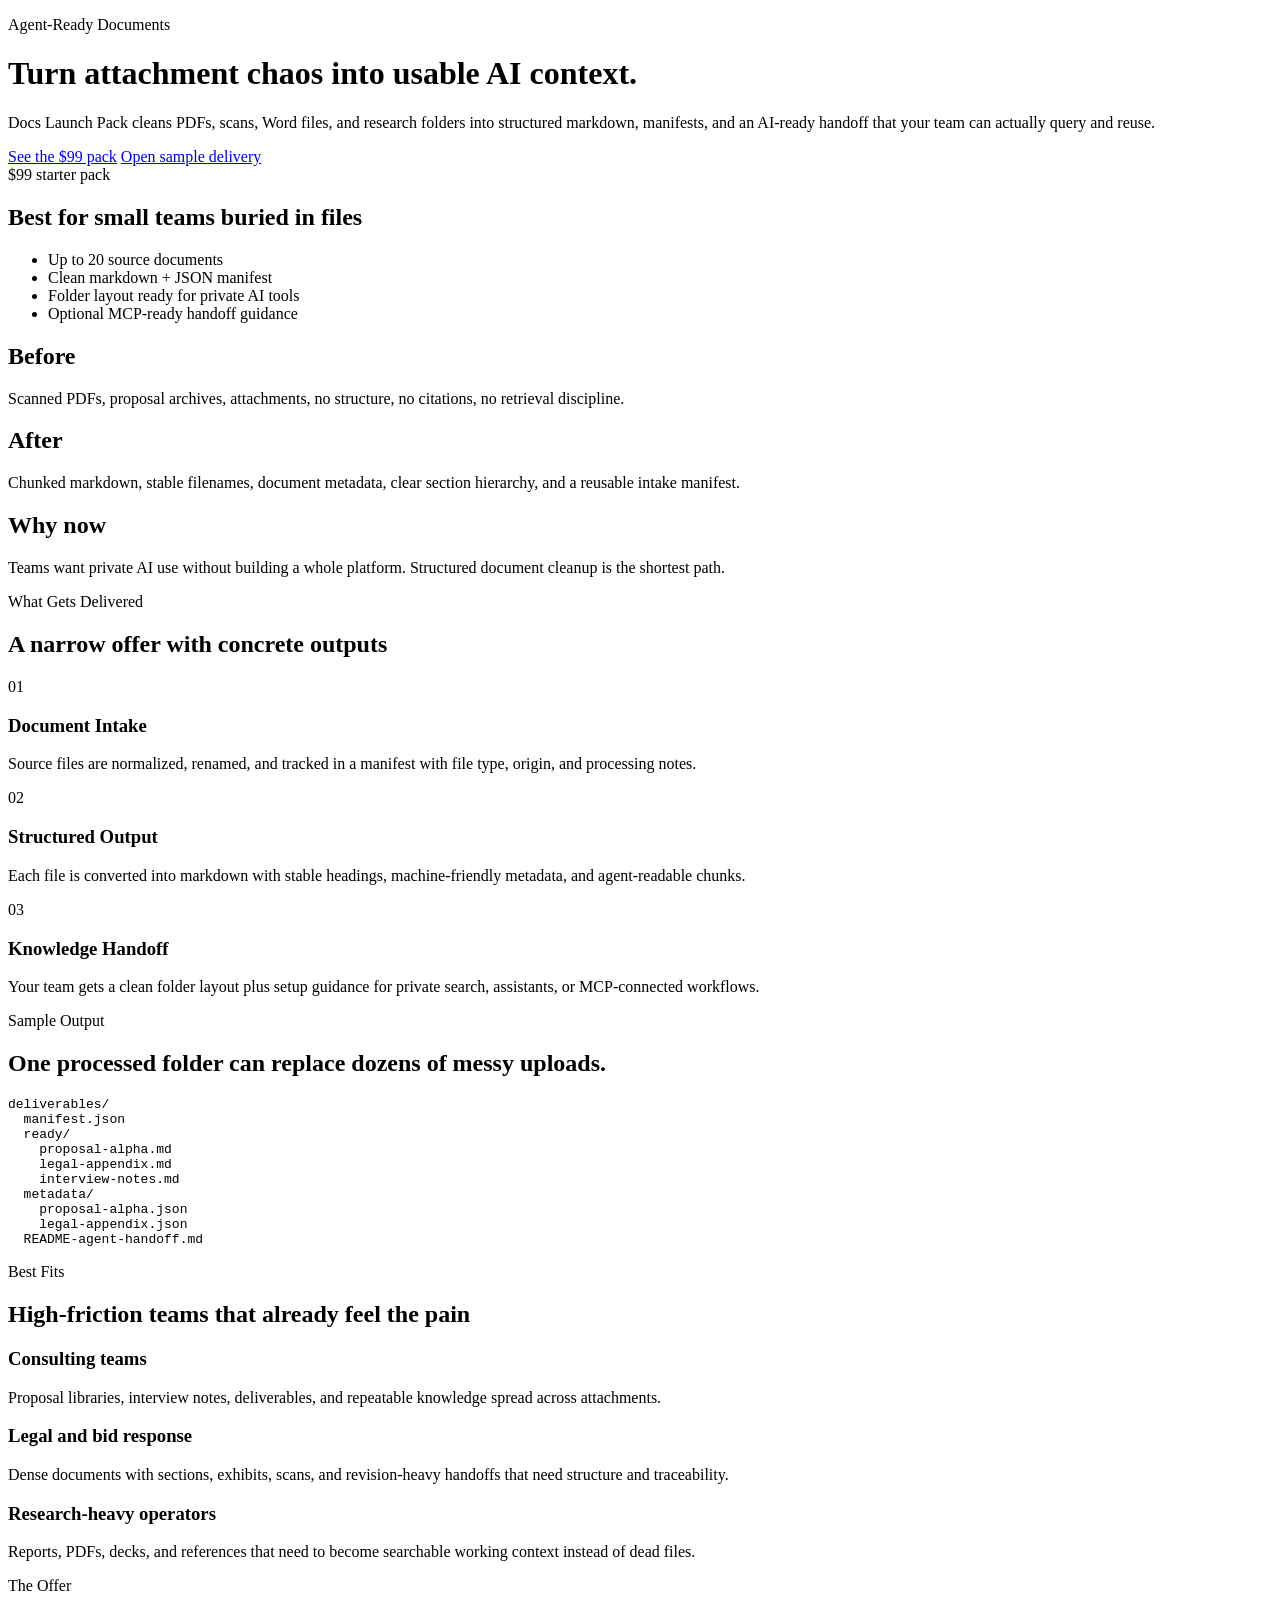
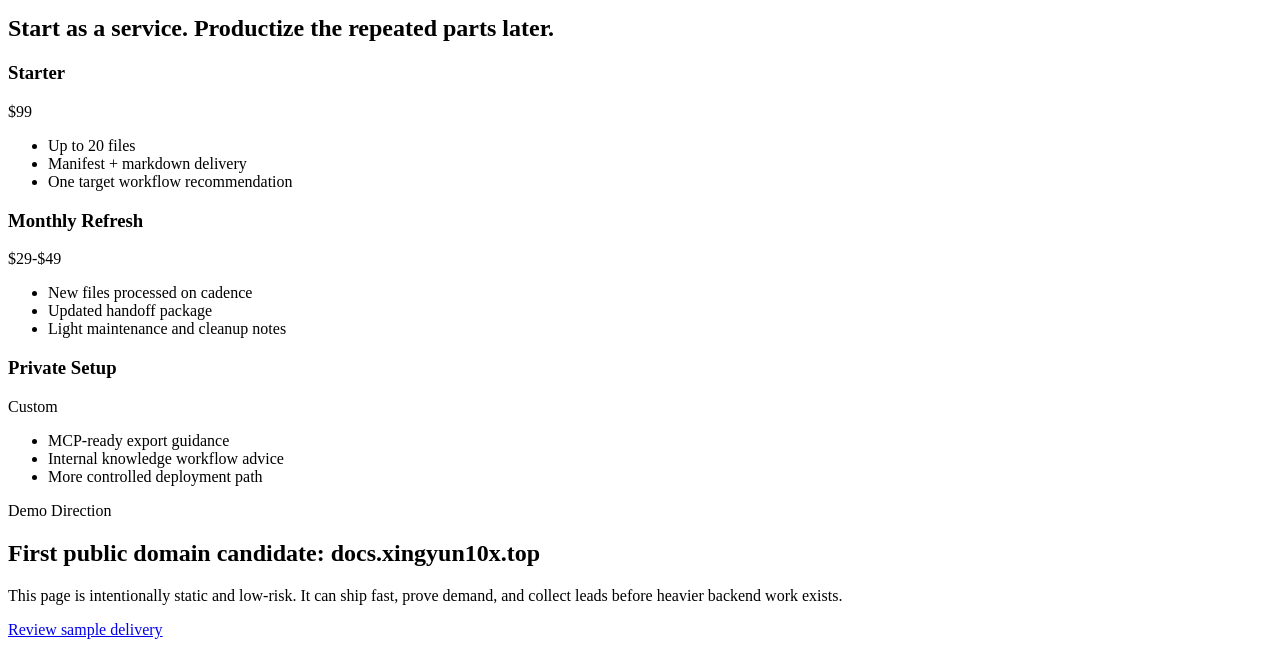
==== index.html @ d60cce3a "Add index.html" ====
<!doctype html>
<html lang="en">
<head>
  <meta charset="utf-8">
  <meta name="viewport" content="width=device-width, initial-scale=1">
  <title>Docs Launch Pack</title>
  <link rel="preconnect" href="https://fonts.googleapis.com">
  <link rel="preconnect" href="https://fonts.gstatic.com" crossorigin>
  <link href="https://fonts.googleapis.com/css2?family=Instrument+Serif:ital@0;1&family=Manrope:wght@400;500;700;800&display=swap" rel="stylesheet">
  <link rel="stylesheet" href="./assets/styles.css">
</head>
<body>
  <div class="page-shell">
    <header class="hero">
      <div class="hero-copy">
        <p class="eyebrow">Agent-Ready Documents</p>
        <h1>Turn attachment chaos into usable AI context.</h1>
        <p class="lede">
          Docs Launch Pack cleans PDFs, scans, Word files, and research folders into structured markdown, manifests,
          and an AI-ready handoff that your team can actually query and reuse.
        </p>
        <div class="hero-actions">
          <a class="button primary" href="#offer">See the $99 pack</a>
          <a class="button secondary" href="./samples/output-preview.html">Open sample delivery</a>
        </div>
      </div>
      <div class="hero-card">
        <div class="price-chip">$99 starter pack</div>
        <h2>Best for small teams buried in files</h2>
        <ul>
          <li>Up to 20 source documents</li>
          <li>Clean markdown + JSON manifest</li>
          <li>Folder layout ready for private AI tools</li>
          <li>Optional MCP-ready handoff guidance</li>
        </ul>
      </div>
    </header>

    <main>
      <section class="signal-grid">
        <article>
          <h2>Before</h2>
          <p>Scanned PDFs, proposal archives, attachments, no structure, no citations, no retrieval discipline.</p>
        </article>
        <article>
          <h2>After</h2>
          <p>Chunked markdown, stable filenames, document metadata, clear section hierarchy, and a reusable intake manifest.</p>
        </article>
        <article>
          <h2>Why now</h2>
          <p>Teams want private AI use without building a whole platform. Structured document cleanup is the shortest path.</p>
        </article>
      </section>

      <section class="showcase">
        <div class="section-heading">
          <p class="eyebrow">What Gets Delivered</p>
          <h2>A narrow offer with concrete outputs</h2>
        </div>
        <div class="deliverables">
          <article>
            <span class="kicker">01</span>
            <h3>Document Intake</h3>
            <p>Source files are normalized, renamed, and tracked in a manifest with file type, origin, and processing notes.</p>
          </article>
          <article>
            <span class="kicker">02</span>
            <h3>Structured Output</h3>
            <p>Each file is converted into markdown with stable headings, machine-friendly metadata, and agent-readable chunks.</p>
          </article>
          <article>
            <span class="kicker">03</span>
            <h3>Knowledge Handoff</h3>
            <p>Your team gets a clean folder layout plus setup guidance for private search, assistants, or MCP-connected workflows.</p>
          </article>
        </div>
      </section>

      <section class="visual-band">
        <div class="band-card">
          <p class="eyebrow">Sample Output</p>
          <h2>One processed folder can replace dozens of messy uploads.</h2>
          <pre><code>deliverables/
  manifest.json
  ready/
    proposal-alpha.md
    legal-appendix.md
    interview-notes.md
  metadata/
    proposal-alpha.json
    legal-appendix.json
  README-agent-handoff.md</code></pre>
        </div>
      </section>

      <section class="audience-grid">
        <div class="section-heading">
          <p class="eyebrow">Best Fits</p>
          <h2>High-friction teams that already feel the pain</h2>
        </div>
        <article>
          <h3>Consulting teams</h3>
          <p>Proposal libraries, interview notes, deliverables, and repeatable knowledge spread across attachments.</p>
        </article>
        <article>
          <h3>Legal and bid response</h3>
          <p>Dense documents with sections, exhibits, scans, and revision-heavy handoffs that need structure and traceability.</p>
        </article>
        <article>
          <h3>Research-heavy operators</h3>
          <p>Reports, PDFs, decks, and references that need to become searchable working context instead of dead files.</p>
        </article>
      </section>

      <section class="offer" id="offer">
        <div class="section-heading">
          <p class="eyebrow">The Offer</p>
          <h2>Start as a service. Productize the repeated parts later.</h2>
        </div>
        <div class="offer-grid">
          <article class="offer-card highlighted">
            <h3>Starter</h3>
            <p class="price">$99</p>
            <ul>
              <li>Up to 20 files</li>
              <li>Manifest + markdown delivery</li>
              <li>One target workflow recommendation</li>
            </ul>
          </article>
          <article class="offer-card">
            <h3>Monthly Refresh</h3>
            <p class="price">$29-$49</p>
            <ul>
              <li>New files processed on cadence</li>
              <li>Updated handoff package</li>
              <li>Light maintenance and cleanup notes</li>
            </ul>
          </article>
          <article class="offer-card">
            <h3>Private Setup</h3>
            <p class="price">Custom</p>
            <ul>
              <li>MCP-ready export guidance</li>
              <li>Internal knowledge workflow advice</li>
              <li>More controlled deployment path</li>
            </ul>
          </article>
        </div>
      </section>

      <section class="final-cta">
        <div>
          <p class="eyebrow">Demo Direction</p>
          <h2>First public domain candidate: <span>docs.xingyun10x.top</span></h2>
          <p>This page is intentionally static and low-risk. It can ship fast, prove demand, and collect leads before heavier backend work exists.</p>
        </div>
        <a class="button primary" href="./samples/output-preview.html">Review sample delivery</a>
      </section>
    </main>
  </div>
</body>
</html>
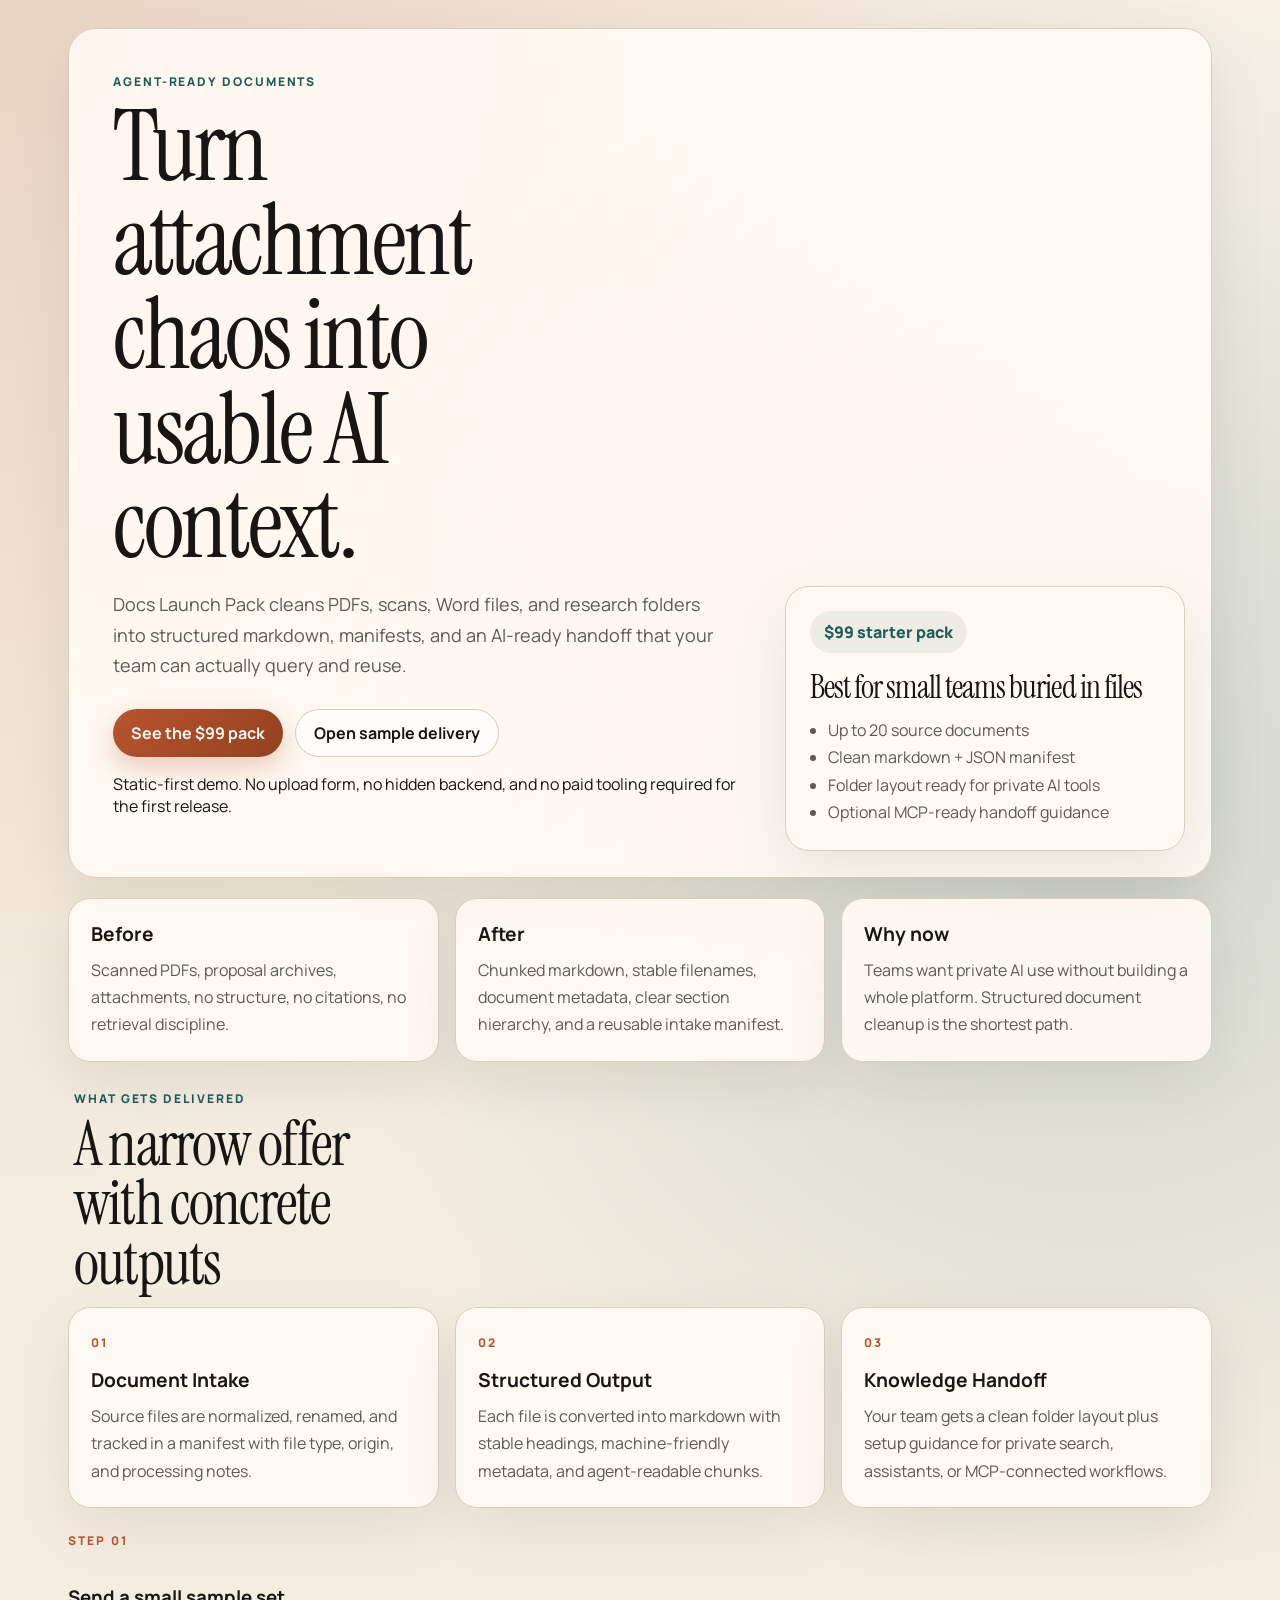
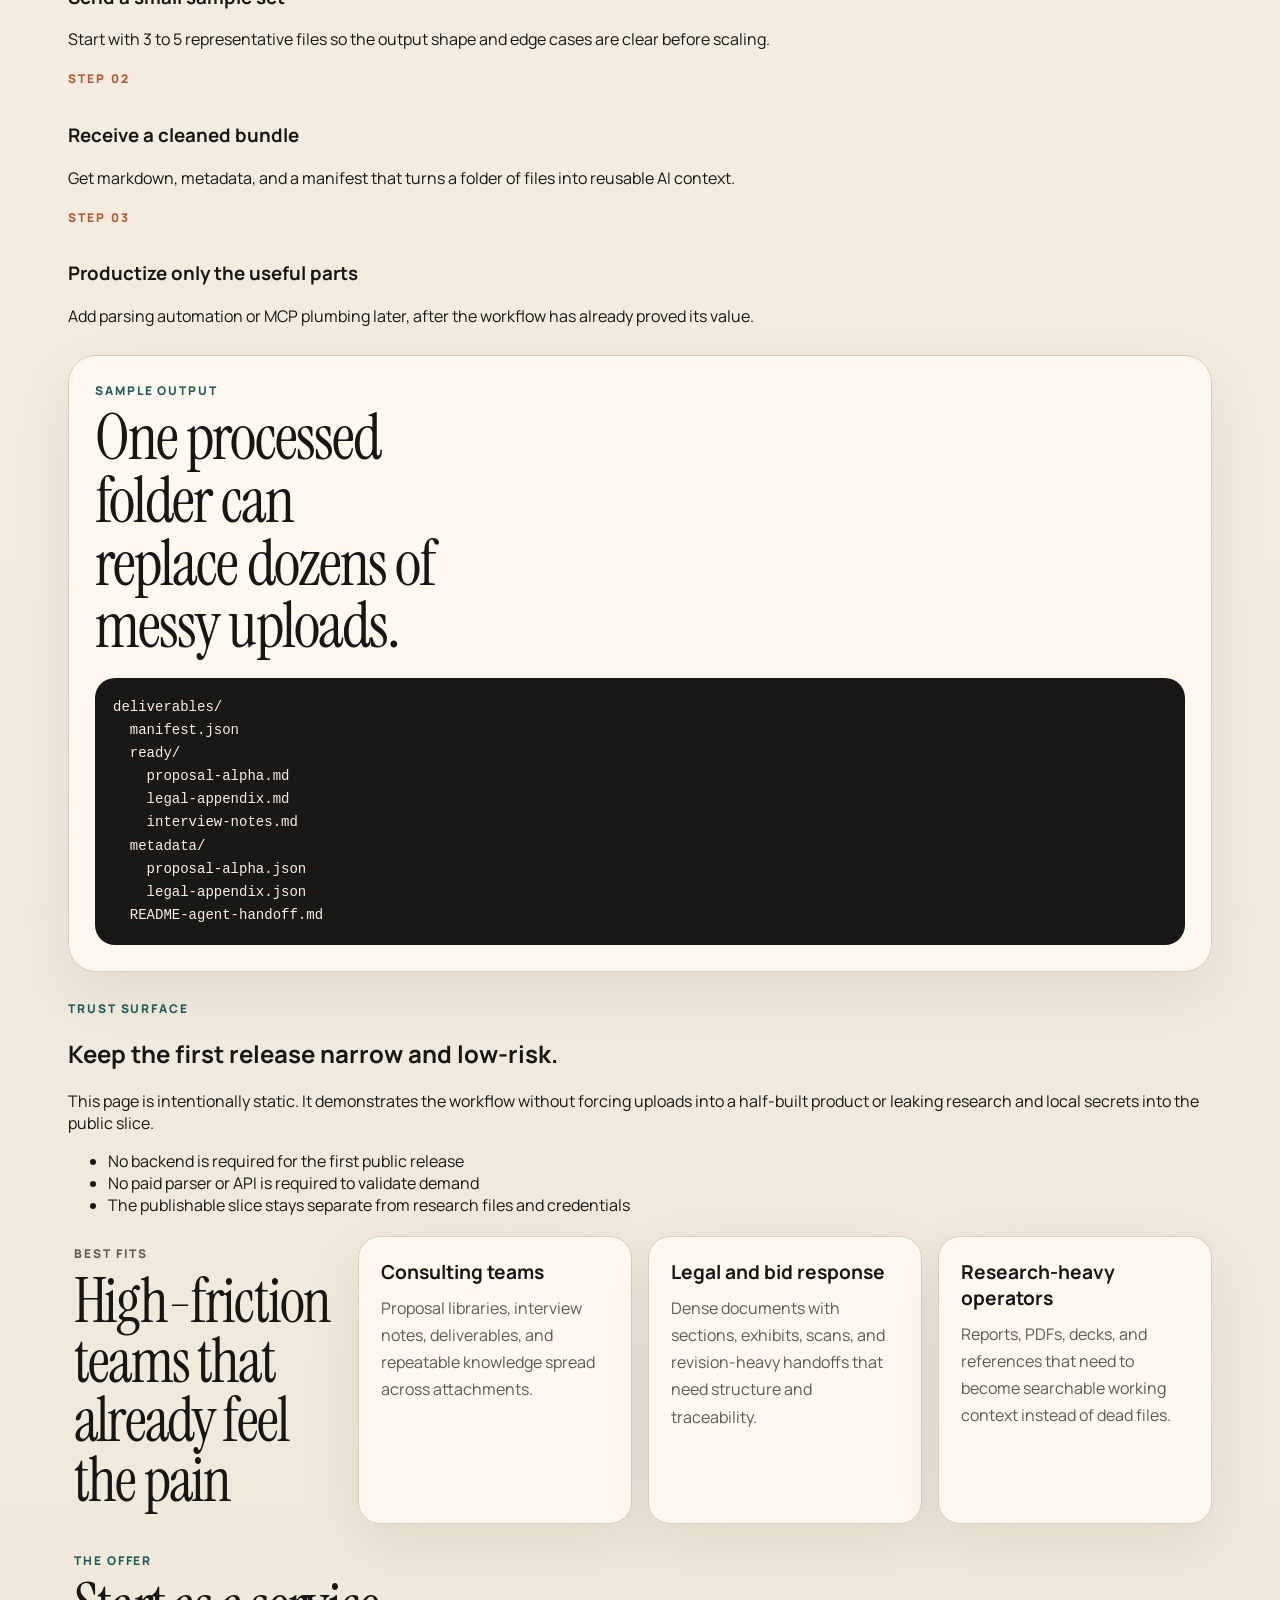
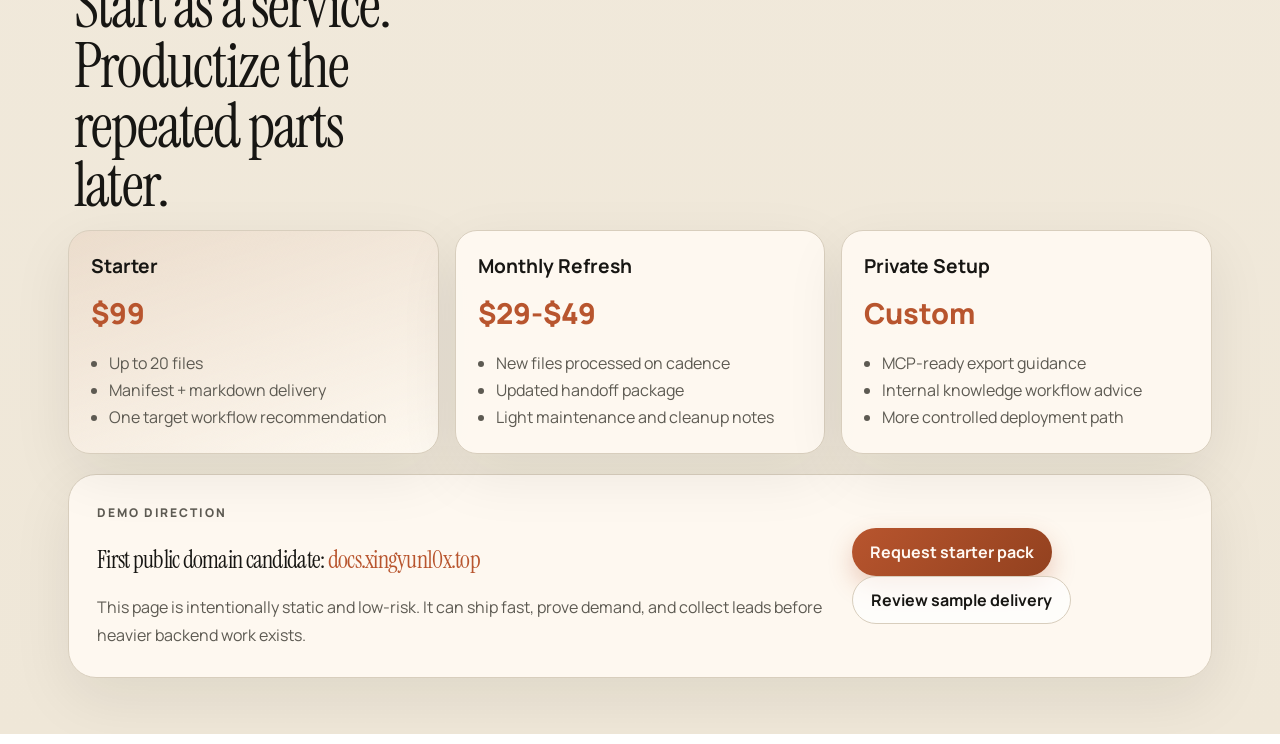
==== commit 1a84d906: "Update index.html from overnight demo refinement" ====
--- a/index.html
+++ b/index.html
@@ -23,6 +23,9 @@
           <a class="button primary" href="#offer">See the $99 pack</a>
           <a class="button secondary" href="./samples/output-preview.html">Open sample delivery</a>
         </div>
+        <p class="micro-note">
+          Static-first demo. No upload form, no hidden backend, and no paid tooling required for the first release.
+        </p>
       </div>
       <div class="hero-card">
         <div class="price-chip">$99 starter pack</div>
@@ -74,6 +77,24 @@
             <p>Your team gets a clean folder layout plus setup guidance for private search, assistants, or MCP-connected workflows.</p>
           </article>
         </div>
+      </section>
+
+      <section class="process-strip">
+        <article>
+          <span class="kicker">Step 01</span>
+          <h3>Send a small sample set</h3>
+          <p>Start with 3 to 5 representative files so the output shape and edge cases are clear before scaling.</p>
+        </article>
+        <article>
+          <span class="kicker">Step 02</span>
+          <h3>Receive a cleaned bundle</h3>
+          <p>Get markdown, metadata, and a manifest that turns a folder of files into reusable AI context.</p>
+        </article>
+        <article>
+          <span class="kicker">Step 03</span>
+          <h3>Productize only the useful parts</h3>
+          <p>Add parsing automation or MCP plumbing later, after the workflow has already proved its value.</p>
+        </article>
       </section>
 
       <section class="visual-band">
@@ -93,6 +114,24 @@
         </div>
       </section>
 
+      <section class="trust-grid">
+        <article>
+          <p class="eyebrow">Trust Surface</p>
+          <h2>Keep the first release narrow and low-risk.</h2>
+          <p>
+            This page is intentionally static. It demonstrates the workflow without forcing uploads into a half-built
+            product or leaking research and local secrets into the public slice.
+          </p>
+        </article>
+        <article>
+          <ul>
+            <li>No backend is required for the first public release</li>
+            <li>No paid parser or API is required to validate demand</li>
+            <li>The publishable slice stays separate from research files and credentials</li>
+          </ul>
+        </article>
+      </section>
+
       <section class="audience-grid">
         <div class="section-heading">
           <p class="eyebrow">Best Fits</p>
@@ -154,7 +193,10 @@
           <h2>First public domain candidate: <span>docs.xingyun10x.top</span></h2>
           <p>This page is intentionally static and low-risk. It can ship fast, prove demand, and collect leads before heavier backend work exists.</p>
         </div>
-        <a class="button primary" href="./samples/output-preview.html">Review sample delivery</a>
+        <div class="cta-actions">
+          <a class="button primary" href="https://github.com/xingyun7842/agent-ready-doc-intake/issues/new?title=Docs%20Launch%20Pack%20Starter%20Inquiry&body=Use%20case%3A%0ADocument%20count%3A%0ATarget%20workflow%3A%0ADeadline%3A%0A">Request starter pack</a>
+          <a class="button secondary" href="./samples/output-preview.html">Review sample delivery</a>
+        </div>
       </section>
     </main>
   </div>
--- a/assets/styles.css
+++ b/assets/styles.css
@@ -0,0 +1,317 @@
+:root {
+  --bg: #f3efe7;
+  --paper: #fffaf2;
+  --ink: #171613;
+  --muted: #5d5a52;
+  --line: #d8cebd;
+  --accent: #b8552e;
+  --accent-2: #1d5c58;
+  --shadow: 0 20px 60px rgba(23, 22, 19, 0.08);
+}
+
+* {
+  box-sizing: border-box;
+}
+
+html {
+  scroll-behavior: smooth;
+}
+
+body {
+  margin: 0;
+  color: var(--ink);
+  font-family: "Manrope", sans-serif;
+  background:
+    radial-gradient(circle at top left, rgba(184, 85, 46, 0.18), transparent 30%),
+    radial-gradient(circle at 85% 20%, rgba(29, 92, 88, 0.16), transparent 24%),
+    linear-gradient(180deg, #f6f0e5 0%, #efe7d8 100%);
+}
+
+.page-shell {
+  max-width: 1180px;
+  margin: 0 auto;
+  padding: 28px 18px 56px;
+}
+
+.hero,
+.hero-card,
+.signal-grid article,
+.deliverables article,
+.band-card,
+.audience-grid article,
+.offer-card,
+.final-cta {
+  background: rgba(255, 250, 242, 0.92);
+  border: 1px solid var(--line);
+  box-shadow: var(--shadow);
+}
+
+.hero {
+  border-radius: 28px;
+  display: grid;
+  grid-template-columns: minmax(0, 1.25fr) minmax(280px, 0.75fr);
+  gap: 22px;
+  padding: 26px;
+}
+
+.hero-copy {
+  padding: 18px;
+}
+
+.hero h1,
+.section-heading h2,
+.hero-card h2,
+.band-card h2,
+.final-cta h2 {
+  font-family: "Instrument Serif", serif;
+  font-weight: 400;
+  letter-spacing: -0.03em;
+}
+
+.hero h1 {
+  font-size: clamp(3rem, 8vw, 6.2rem);
+  line-height: 0.95;
+  margin: 10px 0 18px;
+  max-width: 10ch;
+}
+
+.eyebrow {
+  margin: 0;
+  color: var(--accent-2);
+  font-size: 12px;
+  font-weight: 800;
+  letter-spacing: 0.16em;
+  text-transform: uppercase;
+}
+
+.lede {
+  margin: 0;
+  max-width: 56ch;
+  line-height: 1.7;
+  color: var(--muted);
+  font-size: 18px;
+}
+
+.hero-actions {
+  display: flex;
+  flex-wrap: wrap;
+  gap: 12px;
+  margin-top: 28px;
+}
+
+.button {
+  display: inline-flex;
+  align-items: center;
+  justify-content: center;
+  min-height: 48px;
+  padding: 0 18px;
+  border-radius: 999px;
+  text-decoration: none;
+  font-weight: 700;
+  transition: transform 160ms ease, box-shadow 160ms ease, background 160ms ease;
+}
+
+.button:hover {
+  transform: translateY(-1px);
+}
+
+.button.primary {
+  color: #fff9f3;
+  background: linear-gradient(135deg, #b8552e, #92411f);
+  box-shadow: 0 10px 24px rgba(184, 85, 46, 0.28);
+}
+
+.button.secondary {
+  color: var(--ink);
+  background: rgba(255, 255, 255, 0.7);
+  border: 1px solid var(--line);
+}
+
+.hero-card {
+  border-radius: 24px;
+  padding: 24px;
+  align-self: end;
+}
+
+.price-chip {
+  display: inline-block;
+  padding: 10px 14px;
+  border-radius: 999px;
+  background: rgba(29, 92, 88, 0.08);
+  color: var(--accent-2);
+  font-weight: 800;
+  margin-bottom: 18px;
+}
+
+.hero-card h2 {
+  font-size: 2rem;
+  line-height: 1.02;
+  margin: 0 0 14px;
+}
+
+.hero-card ul,
+.offer-card ul {
+  margin: 0;
+  padding-left: 18px;
+  line-height: 1.7;
+  color: var(--muted);
+}
+
+section {
+  margin-top: 20px;
+}
+
+.signal-grid,
+.deliverables,
+.audience-grid,
+.offer-grid {
+  display: grid;
+  gap: 16px;
+}
+
+.signal-grid {
+  grid-template-columns: repeat(3, minmax(0, 1fr));
+}
+
+.signal-grid article,
+.deliverables article,
+.audience-grid article,
+.offer-card {
+  border-radius: 22px;
+  padding: 22px;
+}
+
+.signal-grid h2,
+.deliverables h3,
+.audience-grid h3,
+.offer-card h3 {
+  margin: 0 0 10px;
+  font-size: 1.2rem;
+}
+
+.signal-grid p,
+.deliverables p,
+.audience-grid p,
+.offer-card p,
+.final-cta p {
+  margin: 0;
+  color: var(--muted);
+  line-height: 1.7;
+}
+
+.section-heading {
+  padding: 8px 6px 14px;
+}
+
+.section-heading h2 {
+  margin: 8px 0 0;
+  font-size: clamp(2rem, 5vw, 3.8rem);
+  line-height: 0.98;
+  max-width: 12ch;
+}
+
+.deliverables,
+.audience-grid,
+.offer-grid {
+  grid-template-columns: repeat(auto-fit, minmax(220px, 1fr));
+}
+
+.kicker {
+  display: inline-block;
+  font-size: 12px;
+  font-weight: 800;
+  color: var(--accent);
+  letter-spacing: 0.18em;
+  text-transform: uppercase;
+  margin-bottom: 16px;
+}
+
+.visual-band {
+  padding: 8px 0;
+}
+
+.band-card {
+  border-radius: 28px;
+  padding: 26px;
+}
+
+.band-card h2 {
+  font-size: clamp(2rem, 5vw, 4rem);
+  line-height: 0.98;
+  margin: 8px 0 20px;
+  max-width: 12ch;
+}
+
+pre {
+  margin: 0;
+  padding: 18px;
+  overflow: auto;
+  border-radius: 20px;
+  background: #191816;
+  color: #f8f0e5;
+  font: 14px/1.65 "SFMono-Regular", Consolas, "Liberation Mono", Menlo, monospace;
+}
+
+.offer-card .price {
+  font-size: 1.8rem;
+  font-weight: 800;
+  color: var(--accent);
+  margin-bottom: 12px;
+}
+
+.offer-card.highlighted {
+  background: linear-gradient(160deg, rgba(184, 85, 46, 0.08), rgba(255, 250, 242, 0.92));
+}
+
+.final-cta {
+  border-radius: 28px;
+  padding: 28px;
+  display: flex;
+  gap: 20px;
+  align-items: center;
+  justify-content: space-between;
+}
+
+.final-cta span {
+  color: var(--accent);
+}
+
+@media (max-width: 900px) {
+  .hero {
+    grid-template-columns: 1fr;
+  }
+
+  .signal-grid {
+    grid-template-columns: 1fr;
+  }
+
+  .final-cta {
+    flex-direction: column;
+    align-items: flex-start;
+  }
+}
+
+@media (max-width: 640px) {
+  .page-shell {
+    padding: 16px 12px 40px;
+  }
+
+  .hero,
+  .hero-card,
+  .signal-grid article,
+  .deliverables article,
+  .band-card,
+  .audience-grid article,
+  .offer-card,
+  .final-cta {
+    border-radius: 20px;
+  }
+
+  .hero {
+    padding: 16px;
+  }
+
+  .hero-copy {
+    padding: 8px;
+  }
+}
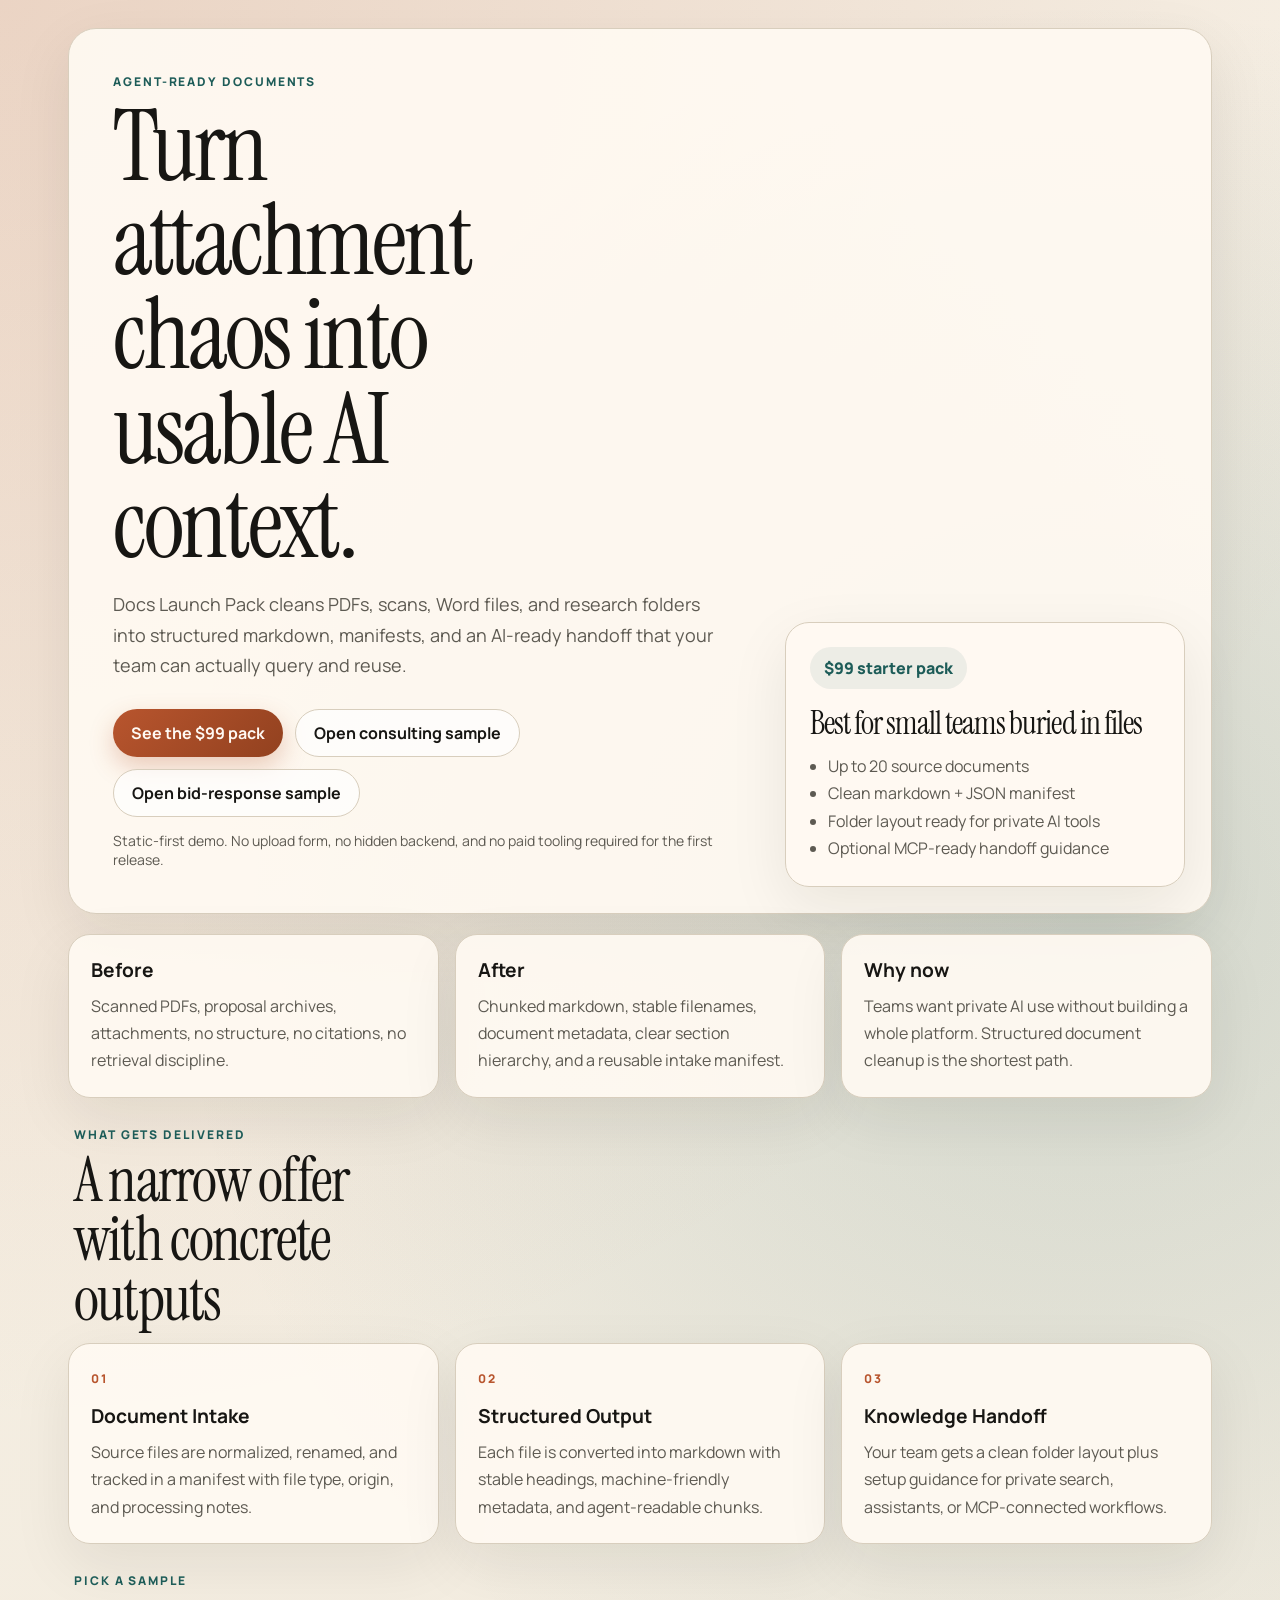
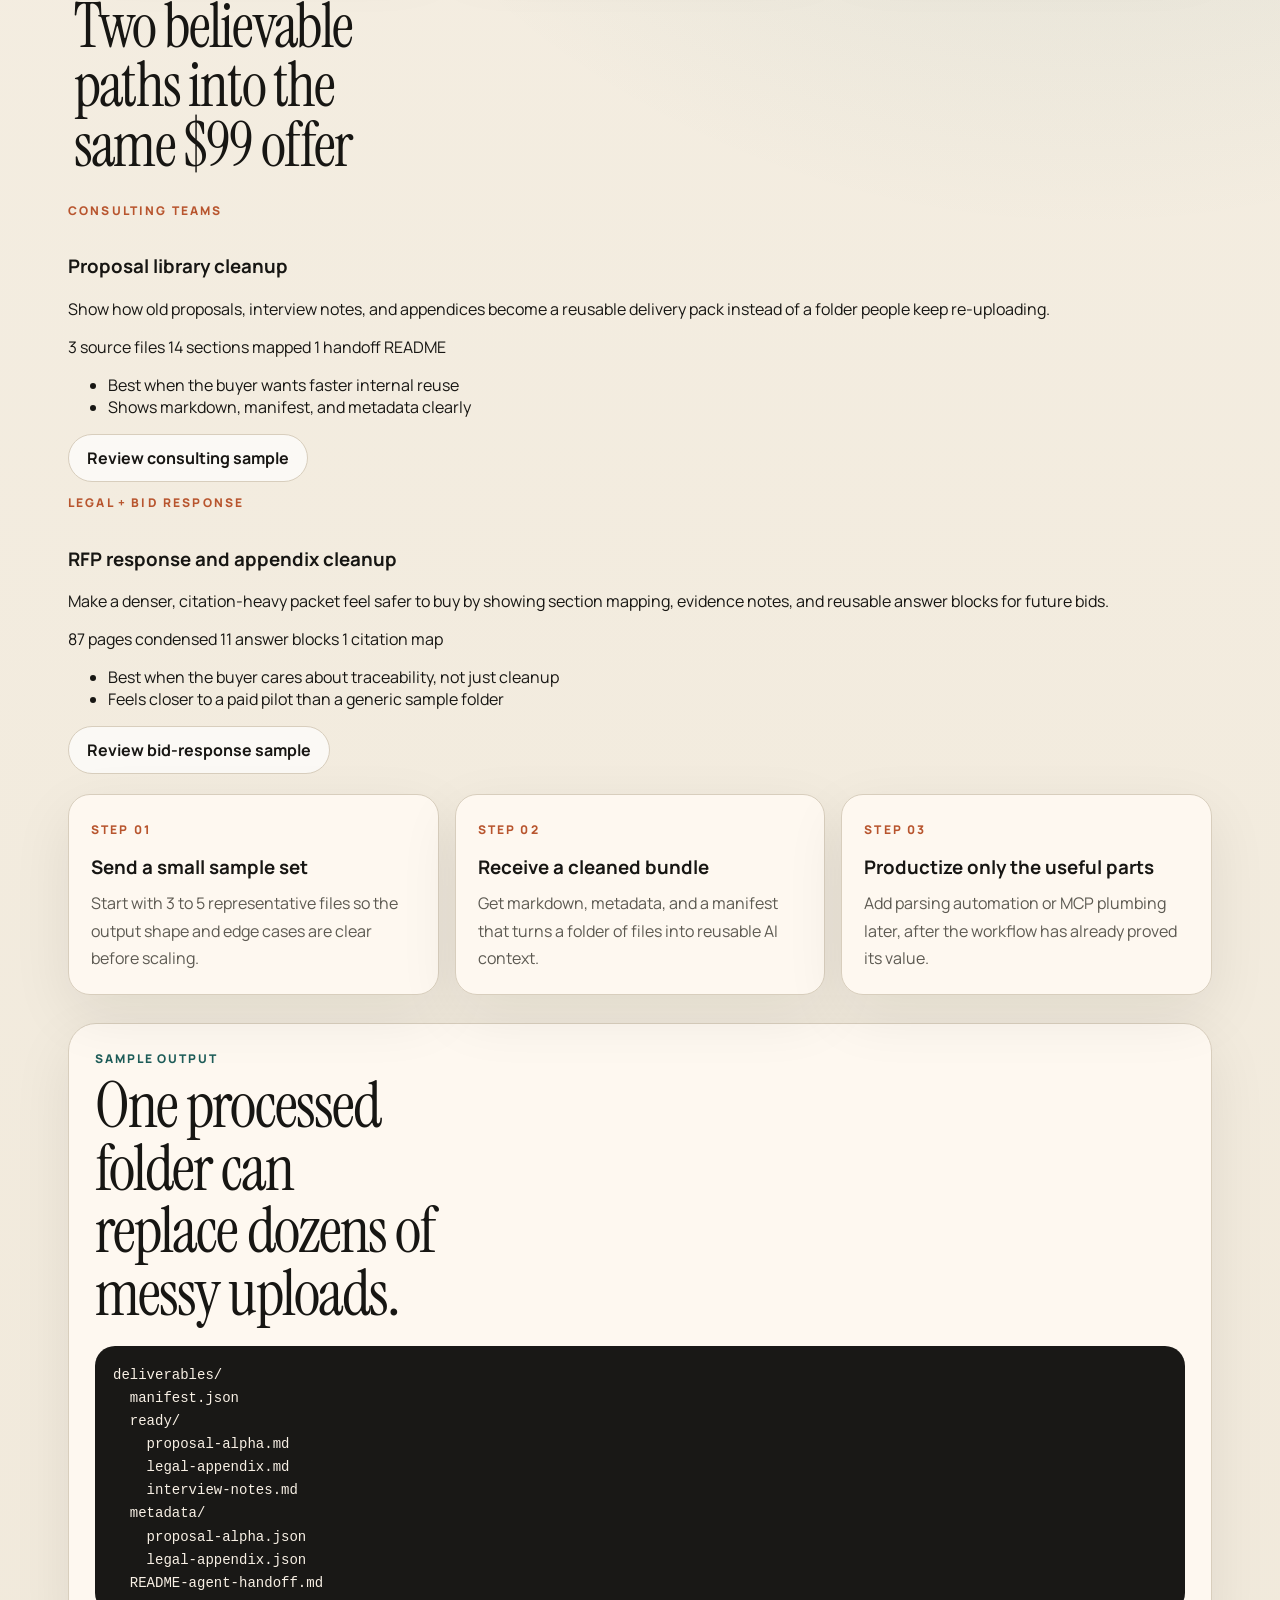
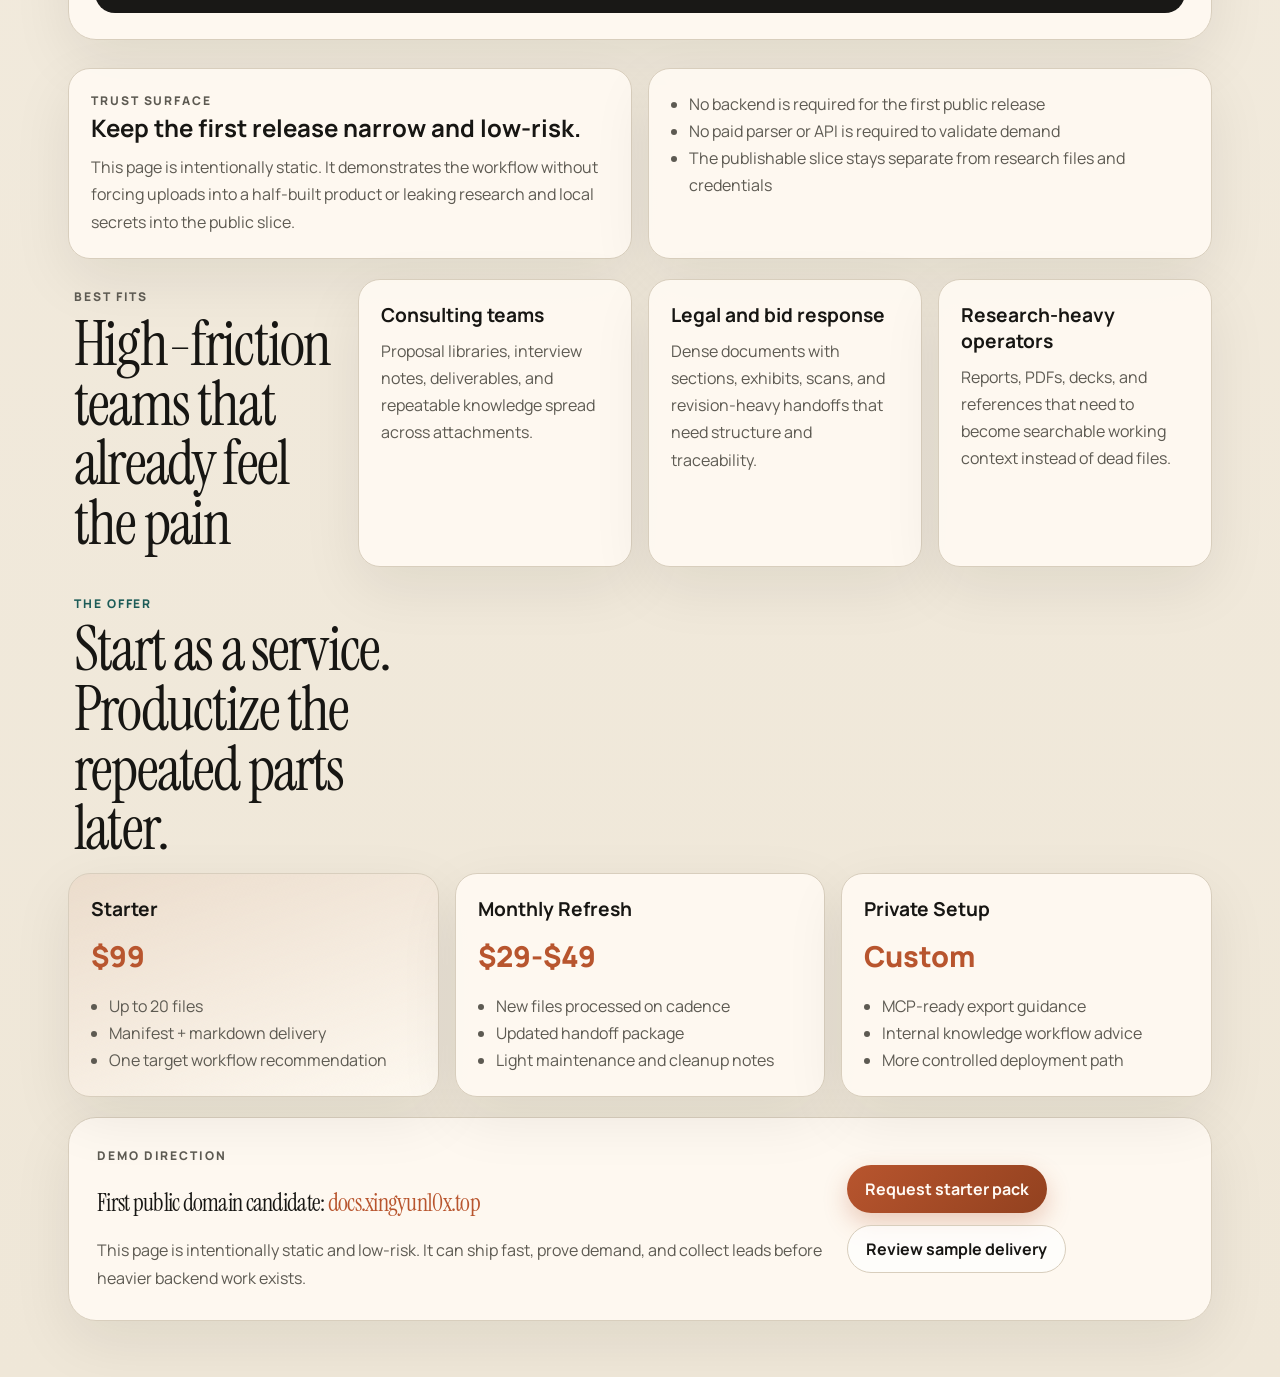
==== commit 8dfbe8ab: "Update index.html from overnight demo refinement" ====
--- a/index.html
+++ b/index.html
@@ -21,7 +21,8 @@
         </p>
         <div class="hero-actions">
           <a class="button primary" href="#offer">See the $99 pack</a>
-          <a class="button secondary" href="./samples/output-preview.html">Open sample delivery</a>
+          <a class="button secondary" href="./samples/output-preview.html">Open consulting sample</a>
+          <a class="button secondary" href="./samples/bid-response-preview.html">Open bid-response sample</a>
         </div>
         <p class="micro-note">
           Static-first demo. No upload form, no hidden backend, and no paid tooling required for the first release.
@@ -79,6 +80,51 @@
         </div>
       </section>
 
+      <section class="sample-section">
+        <div class="section-heading">
+          <p class="eyebrow">Pick A Sample</p>
+          <h2>Two believable paths into the same $99 offer</h2>
+        </div>
+        <div class="sample-grid">
+          <article class="sample-card featured">
+            <p class="kicker">Consulting Teams</p>
+            <h3>Proposal library cleanup</h3>
+            <p>
+              Show how old proposals, interview notes, and appendices become a reusable delivery pack instead of a
+              folder people keep re-uploading.
+            </p>
+            <div class="stat-row">
+              <span class="stat">3 source files</span>
+              <span class="stat">14 sections mapped</span>
+              <span class="stat">1 handoff README</span>
+            </div>
+            <ul class="mini-list">
+              <li>Best when the buyer wants faster internal reuse</li>
+              <li>Shows markdown, manifest, and metadata clearly</li>
+            </ul>
+            <a class="button secondary" href="./samples/output-preview.html">Review consulting sample</a>
+          </article>
+          <article class="sample-card">
+            <p class="kicker">Legal + Bid Response</p>
+            <h3>RFP response and appendix cleanup</h3>
+            <p>
+              Make a denser, citation-heavy packet feel safer to buy by showing section mapping, evidence notes, and
+              reusable answer blocks for future bids.
+            </p>
+            <div class="stat-row">
+              <span class="stat">87 pages condensed</span>
+              <span class="stat">11 answer blocks</span>
+              <span class="stat">1 citation map</span>
+            </div>
+            <ul class="mini-list">
+              <li>Best when the buyer cares about traceability, not just cleanup</li>
+              <li>Feels closer to a paid pilot than a generic sample folder</li>
+            </ul>
+            <a class="button secondary" href="./samples/bid-response-preview.html">Review bid-response sample</a>
+          </article>
+        </div>
+      </section>
+
       <section class="process-strip">
         <article>
           <span class="kicker">Step 01</span>
--- a/assets/styles.css
+++ b/assets/styles.css
@@ -157,6 +157,12 @@
   color: var(--muted);
 }
 
+.micro-note {
+  margin: 14px 0 0;
+  color: var(--muted);
+  font-size: 14px;
+}
+
 section {
   margin-top: 20px;
 }
@@ -164,7 +170,9 @@
 .signal-grid,
 .deliverables,
 .audience-grid,
-.offer-grid {
+.offer-grid,
+.process-strip,
+.trust-grid {
   display: grid;
   gap: 16px;
 }
@@ -214,6 +222,11 @@
 .audience-grid,
 .offer-grid {
   grid-template-columns: repeat(auto-fit, minmax(220px, 1fr));
+}
+
+.process-strip,
+.trust-grid {
+  grid-template-columns: repeat(auto-fit, minmax(260px, 1fr));
 }
 
 .kicker {
@@ -263,6 +276,34 @@
   background: linear-gradient(160deg, rgba(184, 85, 46, 0.08), rgba(255, 250, 242, 0.92));
 }
 
+.process-strip article,
+.trust-grid article {
+  border-radius: 22px;
+  padding: 22px;
+  background: rgba(255, 250, 242, 0.92);
+  border: 1px solid var(--line);
+  box-shadow: var(--shadow);
+}
+
+.process-strip h3,
+.trust-grid h2 {
+  margin: 0 0 10px;
+}
+
+.process-strip p,
+.trust-grid p,
+.trust-grid li {
+  margin: 0;
+  color: var(--muted);
+  line-height: 1.7;
+}
+
+.trust-grid ul {
+  margin: 0;
+  padding-left: 18px;
+  line-height: 1.8;
+}
+
 .final-cta {
   border-radius: 28px;
   padding: 28px;
@@ -274,6 +315,12 @@
 
 .final-cta span {
   color: var(--accent);
+}
+
+.cta-actions {
+  display: flex;
+  flex-wrap: wrap;
+  gap: 12px;
 }
 
 @media (max-width: 900px) {
